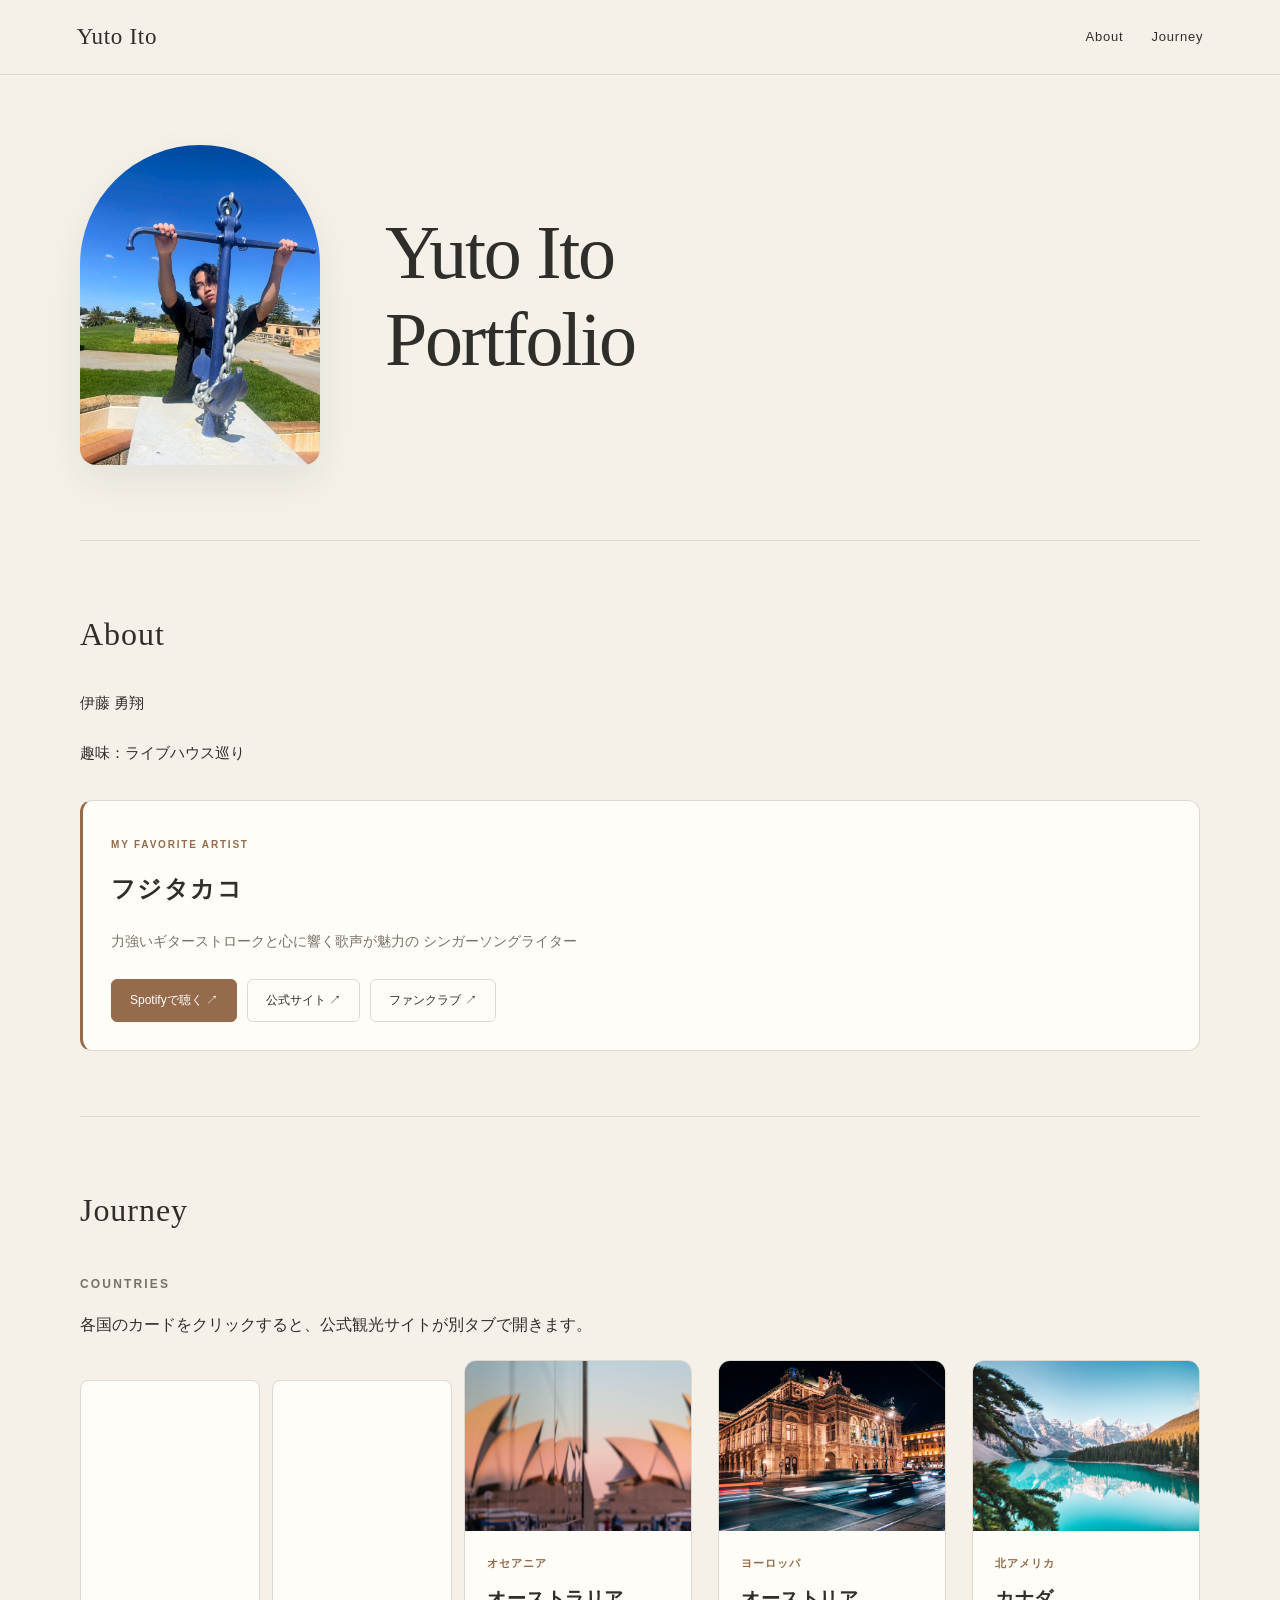
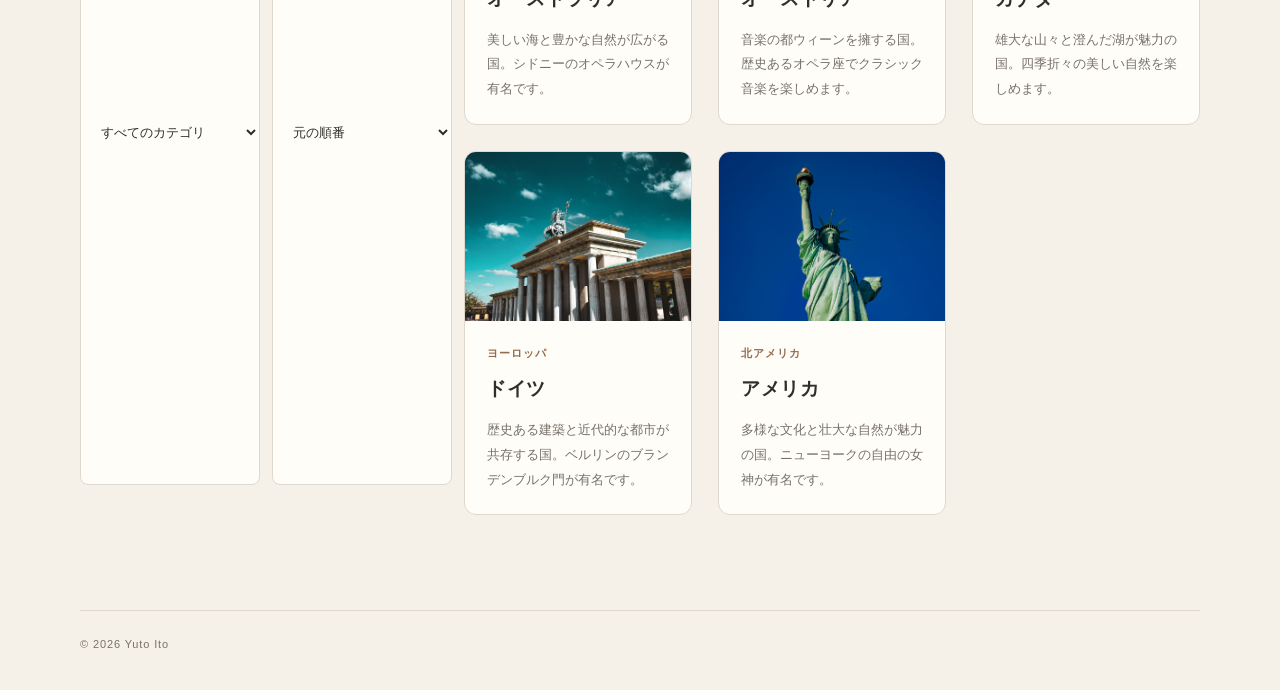
==== index copy.html @ a5b7b82e "Add files via upload" ====
<!DOCTYPE html>
<html long="ja">
    <head>
        <meta charset="UTF-8">
        <meta name="viewport" content="width=device-width, initial-scale=1.0">
        <title>Yuto Ito</title>
        <link rel="stylesheet" href="style.css">
    </head>
    <body>
        <header>
            <a href="#top">Yuto Ito</a>
            <nav>
                <a href="#about">About</a>
                <a href="#journey">Journey</a>
            </nav>
        </header>
    
        <main>
            <section id="top">
                <img src="media/20260925164111876652.jpg" width="200">
                <h1>
                    Yuto Ito<br>
                    Portfolio
                </h1>
                <p id="weather-icon"> </p>
            </section>
            <section id="about">
                <h3>About</h3>

                <p>
                    伊藤 勇翔<br>
                </p>

                <p>趣味：ライブハウス巡り</p>

                <div class="favorite-artist">
                    <span class="artist-label">MY FAVORITE ARTIST</span>
                    <h4>フジタカコ</h4>

                    <p class="artist-description">
                        力強いギターストロークと心に響く歌声が魅力の
                        シンガーソングライター
                    </p>

                    <div class="artist-links">
                        <a href="https://open.spotify.com/intl-ja/artist/7zickYqNm26rlWgRWS7wtg"
                        target="_blank" rel="noopener noreferrer">
                            Spotifyで聴く ↗
                        </a>

                        <a href="https://fujitakako.com/"
                        target="_blank" rel="noopener noreferrer">
                            公式サイト ↗
                        </a>

                        <a href="https://fujitakako.bitfan.id/"
                        target="_blank" rel="noopener noreferrer">
                            ファンクラブ ↗
                        </a>
                    </div>
                </div>
            </section>
            <section id="journey">
            <h3>Journey</h3>
            <section id="works" class="works">
                <h3>Countries</h3>

                <p class="external-note">
                        各国のカードをクリックすると、公式観光サイトが別タブで開きます。
                </p>
                <div class="works-controls">
                <div class="works-controls">
                    <select id="category">
                        <option value="all">すべてのカテゴリ</option>
                    </select>

                    <select id="sort">
                        <option value="default">元の順番</option>
                        <option value="title">名前順</option>
                    </select>
                </div>
                <div id="works-grid"></div>
            </section>
            </section>
        </main>
        <footer>
            <span>© 2026 Yuto Ito</span>
        </footer>
        <script src="works.js"></script>
    </body>
</html>
---- style.css ----
* {
    box-sizing: border-box;
}

html {
    scroll-behavior: smooth;
    scroll-padding-top: 100px;
}

body {
    --background: #f5f1e9;
    --surface: #fffdf8;
    --text: #302e2a;
    --muted: #777168;
    --accent: #956b4b;
    --border: #ded8ce;

    margin: 0;
    background-color: var(--background);
    color: var(--text);
    font-family: "Helvetica Neue", Arial, "Hiragino Kaku Gothic ProN",
        "Yu Gothic", Meiryo, sans-serif;
    line-height: 1.8;
    transition: background-color 0.6s ease, color 0.6s ease;
}

a {
    color: inherit;
    text-decoration: none;
}

header {
    display: flex;
    justify-content: space-between;
    align-items: center;
    position: fixed;
    top: 0;
    left: 0;
    z-index: 100;
    width: 100%;
    height: 75px;
    padding: 0 6%;
    background-color: var(--background);
    border-bottom: 1px solid var(--border);
    transition: background-color 0.6s ease;
}

header > a {
    font-family: Georgia, "Times New Roman", serif;
    font-size: 23px;
    letter-spacing: 0.03em;
}

nav {
    display: flex;
    gap: 28px;
}

nav a {
    font-size: 13px;
    letter-spacing: 0.06em;
    transition: color 0.2s ease;
}

nav a:hover {
    color: var(--accent);
}

main {
    max-width: 1200px;
    margin: 0 auto;
    padding: 0 40px;
}

section {
    padding: 65px 0;
}

h3 {
    margin: 0 0 24px;
    font-family: Georgia, "Times New Roman", serif;
    font-size: 32px;
    font-weight: normal;
    letter-spacing: 0.03em;
}

#top {
    display: grid;
    grid-template-columns: 240px 1fr;
    align-items: center;
    column-gap: 65px;
    padding-top: 145px;
    padding-bottom: 75px;
    min-height: 500px;
}

#top img {
    grid-row: 1 / 3;
    width: 240px;
    max-width: 100%;
    height: auto;
    display: block;
    border-radius: 120px 120px 16px 16px;
    box-shadow: 0 16px 40px rgba(30, 35, 40, 0.08);
}

#top h1 {
    align-self: end;
    margin: 0;
    font-family: Georgia, "Times New Roman", serif;
    font-size: clamp(42px, 6vw, 76px);
    font-weight: normal;
    line-height: 1.15;
    letter-spacing: -0.03em;
}

#weather-icon {
    align-self: start;
    margin: 18px 0 0;
    font-size: 38px;
    line-height: 1;
    color: var(--accent);
}

/* 自己紹介 */
#about {
    border-top: 1px solid var(--border);
    border-bottom: 1px solid var(--border);
}

#about p {
    margin: 0 0 20px;
    font-size: 15px;
    line-height: 2;
}

#about p:last-child {
    margin-bottom: 0;
    color: var(--muted);
}

/* 国の一覧 */
#journey {
    padding-top: 65px;
}

#works {
    padding: 10px 0 0;
}

#works > h3 {
    margin-bottom: 16px;
    font-family: inherit;
    font-size: 12px;
    font-weight: 600;
    letter-spacing: 0.18em;
    text-transform: uppercase;
    color: var(--muted);
}

.works-controls {
    display: flex;
    gap: 12px;
    margin-top: 20px;
    margin-bottom: 30px;
}

.works-controls select {
    min-width: 180px;
    max-width: 100%;
    padding: 12px 16px;
    border: 1px solid var(--border);
    border-radius: 8px;
    background-color: var(--surface);
    color: var(--text);
    font-family: inherit;
    font-size: 13px;
    cursor: pointer;
}

.works-controls select:focus-visible,
a:focus-visible {
    outline: 2px solid var(--accent);
    outline-offset: 4px;
}

#works-grid {
    display: grid;
    grid-template-columns: repeat(3, minmax(0, 1fr));
    gap: 26px;
}

.work-card {
    overflow: hidden;
    border: 1px solid var(--border);
    border-radius: 12px;
    background-color: var(--surface);
    transition: transform 0.25s ease, box-shadow 0.25s ease;
}

.work-card a {
    display: block;
    height: 100%;
}

.work-card img {
    display: block;
    width: 100%;
    aspect-ratio: 4 / 3;
    object-fit: cover;
    transition: transform 0.4s ease;
}

.work-info {
    padding: 22px;
}

.work-card h4 {
    margin: 8px 0 12px;
    font-size: 19px;
    font-weight: 600;
    letter-spacing: 0.03em;
}

.work-card p {
    margin: 0;
    font-size: 13px;
    line-height: 1.9;
    color: var(--muted);
}

.work-card .work-category {
    padding: 0;
    font-size: 11px;
    font-weight: 600;
    letter-spacing: 0.08em;
    color: var(--accent);
}

@media (hover: hover) {
    .work-card:hover {
        transform: translateY(-5px);
        box-shadow: 0 14px 30px rgba(30, 35, 40, 0.08);
    }

    .work-card:hover img {
        transform: scale(1.035);
    }
}

footer {
    max-width: 1120px;
    margin: 0 auto;
    padding: 24px 0 35px;
    border-top: 1px solid var(--border);
    font-size: 11px;
    letter-spacing: 0.08em;
    color: var(--muted);
}

body.weather-sunny {
    --background: #f5f1e9;
    --surface: #fffdf8;
    --text: #302e2a;
    --muted: #777168;
    --accent: #956b4b;
    --border: #ded8ce;
}

body.weather-cloudy {
    --background: #eceeef;
    --surface: #f8f9fa;
    --text: #30383c;
    --muted: #69757b;
    --accent: #596f65;
    --border: #d3dadd;
}

body.weather-rainy {
    --background: #e5ebf0;
    --surface: #f5f8fb;
    --text: #293b49;
    --muted: #607586;
    --accent: #4e708b;
    --border: #cbd6df;
}

@media screen and (max-width: 900px) {
    #works-grid {
        grid-template-columns: repeat(2, minmax(0, 1fr));
    }

    #top {
        column-gap: 35px;
    }

    footer {
        margin: 0 40px;
    }
}

@media screen and (max-width: 600px) {
    header {
        height: 65px;
        padding: 0 24px;
    }

    header > a {
        font-size: 20px;
    }

    nav {
        gap: 18px;
    }

    main {
        padding: 0 24px;
    }

    section {
        padding: 45px 0;
    }

    #top {
        grid-template-columns: 1fr;
        gap: 0;
        min-height: auto;
        padding-top: 105px;
        padding-bottom: 45px;
    }

    #top img {
        grid-row: auto;
        width: 180px;
        margin-bottom: 28px;
    }

    #top h1 {
        font-size: 48px;
    }

    #weather-icon {
        margin-top: 20px;
        font-size: 32px;
    }

    h3 {
        font-size: 28px;
    }

    #journey {
        padding-top: 45px;
    }

    #works-grid {
        grid-template-columns: 1fr;
        gap: 24px;
    }

    .works-controls {
        flex-direction: column;
    }

    .works-controls select {
        width: 100%;
    }

    footer {
        margin: 0 24px;
    }
}
@media (prefers-reduced-motion: reduce) {
    html {
        scroll-behavior: auto;
    }

    *,
    *::before,
    *::after {
        transition: none !important;
    }
}
.favorite-artist {
    margin-top: 32px;
    padding: 28px;
    border: 1px solid var(--border);
    border-left: 3px solid var(--accent);
    border-radius: 12px;
    background-color: var(--surface);
}

.artist-label {
    font-size: 10px;
    font-weight: 600;
    letter-spacing: 0.18em;
    color: var(--accent);
}

.favorite-artist h4 {
    margin: 10px 0 16px;
    font-size: 24px;
    font-weight: 600;
    letter-spacing: 0.06em;
}

#about .artist-description {
    max-width: 650px;
    margin: 0;
    font-size: 14px;
    line-height: 2;
    color: var(--muted);
}

.artist-links {
    display: flex;
    flex-wrap: wrap;
    gap: 10px;
    margin-top: 24px;
}

.artist-links a {
    display: inline-flex;
    align-items: center;
    justify-content: center;
    padding: 10px 18px;
    border: 1px solid var(--border);
    border-radius: 6px;
    font-size: 12px;
    transition: background-color 0.2s ease, color 0.2s ease;
}

.artist-links a:first-child {
    background-color: var(--accent);
    border-color: var(--accent);
    color: #fff;
}

@media (hover: hover) {
    .artist-links a:hover {
        background-color: var(--text);
        border-color: var(--text);
        color: var(--surface);
    }
}

@media screen and (max-width: 600px) {
    .favorite-artist {
        padding: 22px;
    }

    .artist-links {
        flex-direction: column;
    }
}
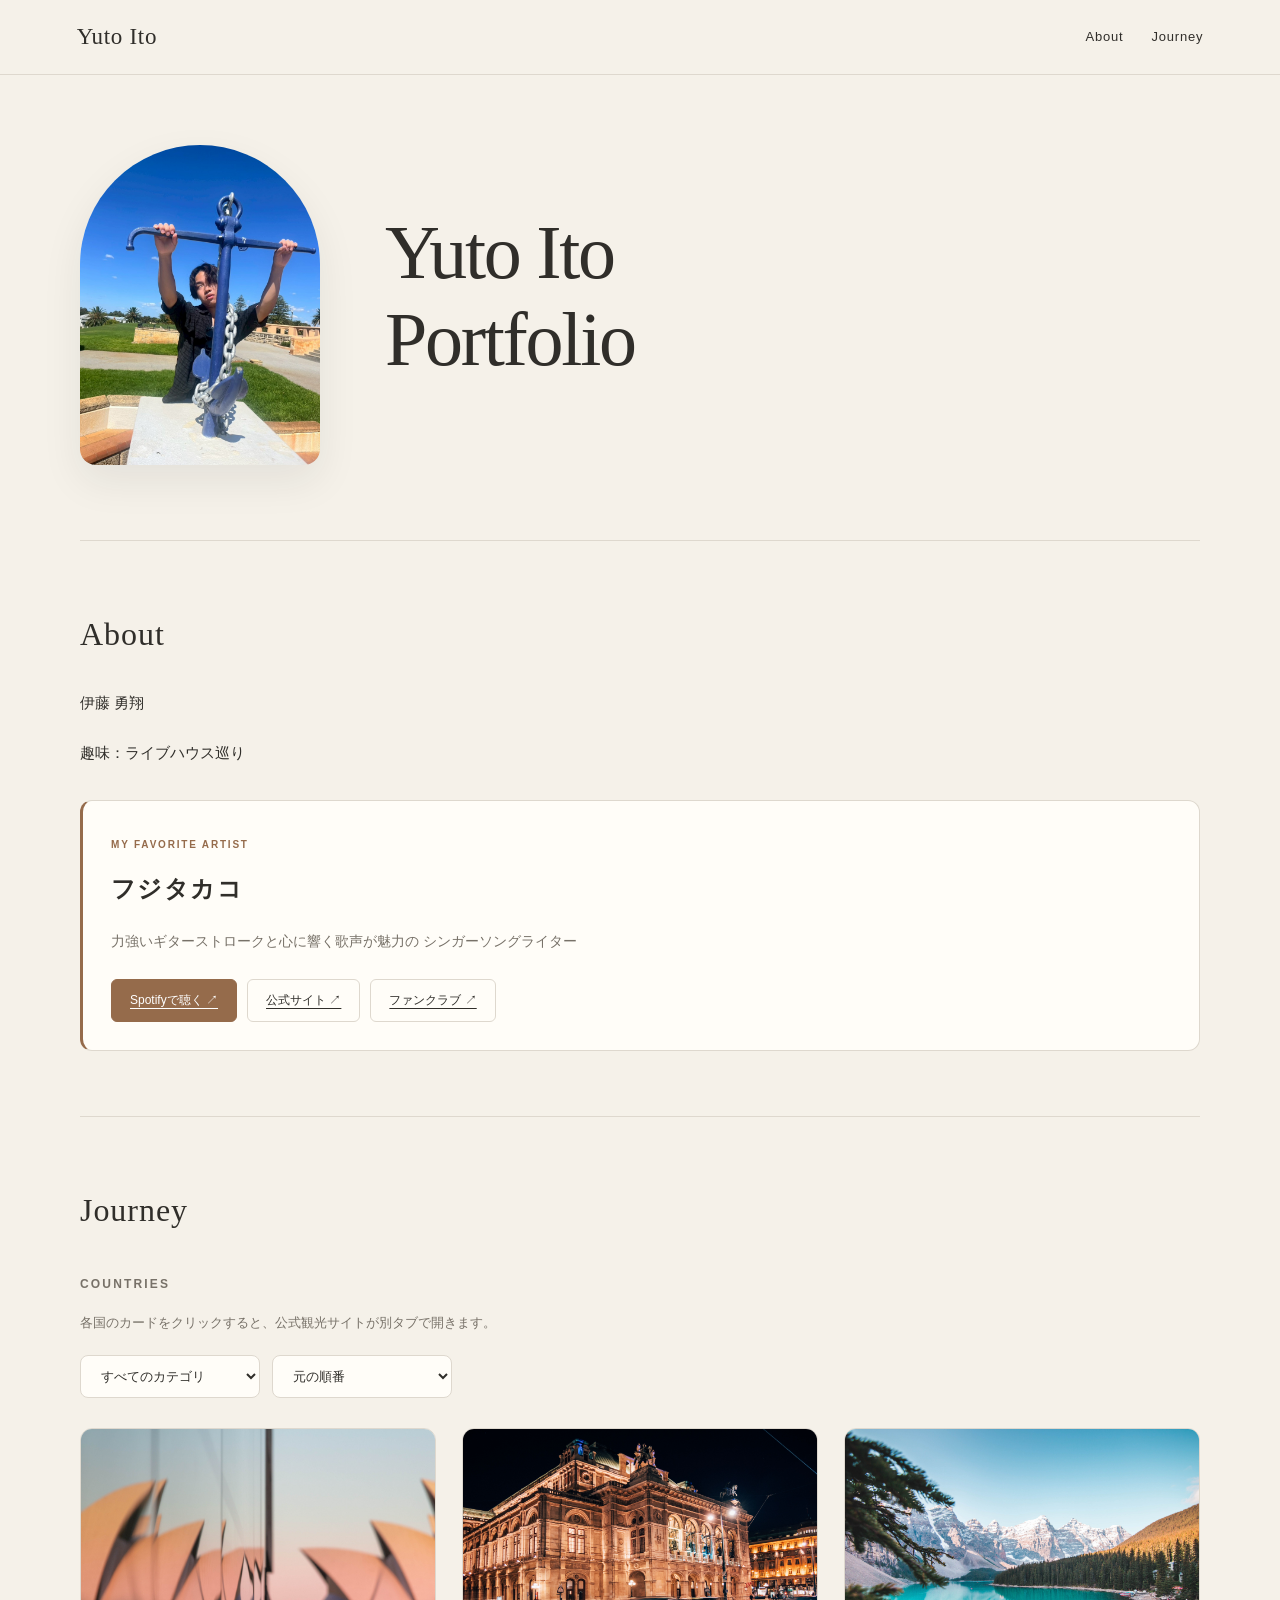
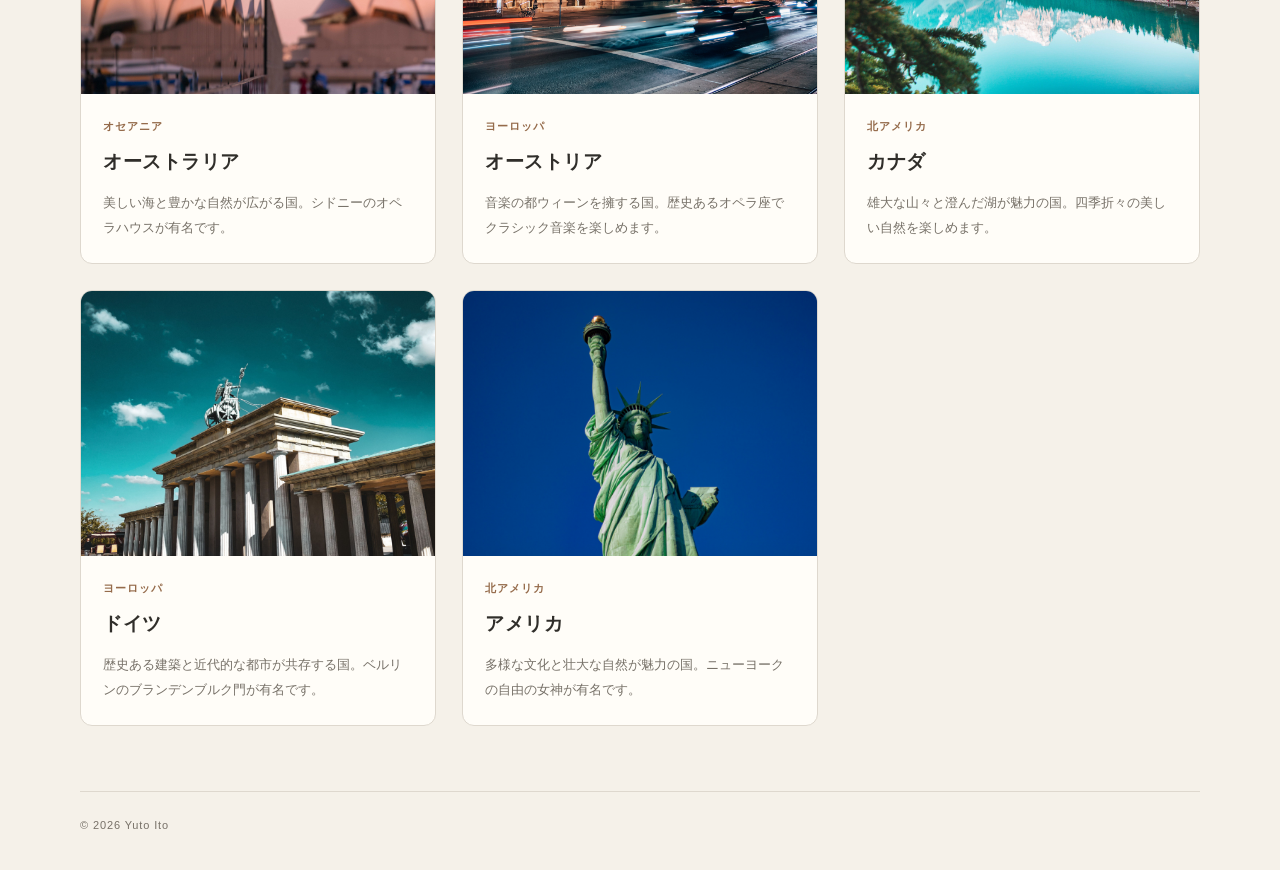
==== commit f691b4f7: "Add files via upload" ====
--- a/index copy.html
+++ b/index copy.html
@@ -1,91 +1,105 @@
 <!DOCTYPE html>
-<html long="ja">
-    <head>
-        <meta charset="UTF-8">
-        <meta name="viewport" content="width=device-width, initial-scale=1.0">
-        <title>Yuto Ito</title>
-        <link rel="stylesheet" href="style.css">
-    </head>
-    <body>
-        <header>
-            <a href="#top">Yuto Ito</a>
-            <nav>
-                <a href="#about">About</a>
-                <a href="#journey">Journey</a>
-            </nav>
-        </header>
-    
-        <main>
-            <section id="top">
-                <img src="media/20260925164111876652.jpg" width="200">
-                <h1>
-                    Yuto Ito<br>
-                    Portfolio
-                </h1>
-                <p id="weather-icon"> </p>
-            </section>
-            <section id="about">
-                <h3>About</h3>
+<html lang="ja">
+<head>
+    <meta charset="UTF-8">
+    <meta name="viewport" content="width=device-width, initial-scale=1.0">
+    <title>Yuto Ito</title>
+    <link rel="stylesheet" href="style.css">
+</head>
 
-                <p>
-                    伊藤 勇翔<br>
-                </p>
+<body>
+    <header>
+        <a href="#top">Yuto Ito</a>
 
-                <p>趣味：ライブハウス巡り</p>
+        <nav>
+            <a href="#about">About</a>
+            <a href="#journey">Journey</a>
+        </nav>
+    </header>
 
-                <div class="favorite-artist">
-                    <span class="artist-label">MY FAVORITE ARTIST</span>
-                    <h4>フジタカコ</h4>
+    <main>
+        <section id="top">
+            <img
+                src="media/20260925164111876652.jpg"
+                alt="伊藤勇翔のプロフィール写真"
+                width="200"
+            >
 
-                    <p class="artist-description">
-                        力強いギターストロークと心に響く歌声が魅力の
-                        シンガーソングライター
-                    </p>
+            <h1>
+                Yuto Ito<br>
+                Portfolio
+            </h1>
 
-                    <div class="artist-links">
-                        <a href="https://open.spotify.com/intl-ja/artist/7zickYqNm26rlWgRWS7wtg"
-                        target="_blank" rel="noopener noreferrer">
-                            Spotifyで聴く ↗
-                        </a>
+            <p id="weather-icon"></p>
+        </section>
 
-                        <a href="https://fujitakako.com/"
-                        target="_blank" rel="noopener noreferrer">
-                            公式サイト ↗
-                        </a>
+        <section id="about">
+    <h3>About</h3>
 
-                        <a href="https://fujitakako.bitfan.id/"
-                        target="_blank" rel="noopener noreferrer">
-                            ファンクラブ ↗
-                        </a>
-                    </div>
-                </div>
-            </section>
-            <section id="journey">
+    <p>
+        伊藤 勇翔<br>
+    </p>
+
+    <p>趣味：ライブハウス巡り</p>
+
+    <div class="favorite-artist">
+        <span class="artist-label">MY FAVORITE ARTIST</span>
+        <h4>フジタカコ</h4>
+
+        <p class="artist-description">
+            力強いギターストロークと心に響く歌声が魅力の
+            シンガーソングライター
+        </p>
+
+        <div class="artist-links">
+            <a href="https://open.spotify.com/intl-ja/artist/7zickYqNm26rlWgRWS7wtg"
+               target="_blank" rel="noopener noreferrer">
+                Spotifyで聴く ↗
+            </a>
+
+            <a href="https://fujitakako.com/"
+               target="_blank" rel="noopener noreferrer">
+                公式サイト ↗
+            </a>
+
+            <a href="https://fujitakako.bitfan.id/"
+               target="_blank" rel="noopener noreferrer">
+                ファンクラブ ↗
+            </a>
+        </div>
+    </div>
+</section>
+
+        <section id="journey">
             <h3>Journey</h3>
+
             <section id="works" class="works">
                 <h3>Countries</h3>
 
                 <p class="external-note">
-                        各国のカードをクリックすると、公式観光サイトが別タブで開きます。
+                    各国のカードをクリックすると、公式観光サイトが別タブで開きます。
                 </p>
+
                 <div class="works-controls">
-                <div class="works-controls">
-                    <select id="category">
+                    <select id="category" aria-label="カテゴリ">
                         <option value="all">すべてのカテゴリ</option>
                     </select>
 
-                    <select id="sort">
+                    <select id="sort" aria-label="並び替え">
                         <option value="default">元の順番</option>
                         <option value="title">名前順</option>
                     </select>
                 </div>
+
                 <div id="works-grid"></div>
             </section>
-            </section>
-        </main>
-        <footer>
-            <span>© 2026 Yuto Ito</span>
-        </footer>
-        <script src="works.js"></script>
-    </body>
+        </section>
+    </main>
+
+    <footer>
+        <span>© 2026 Yuto Ito</span>
+    </footer>
+
+    <script src="works.js"></script>
+</body>
 </html>
--- a/style.css
+++ b/style.css
@@ -122,7 +122,6 @@
     color: var(--accent);
 }
 
-/* 自己紹介 */
 #about {
     border-top: 1px solid var(--border);
     border-bottom: 1px solid var(--border);
@@ -139,7 +138,40 @@
     color: var(--muted);
 }
 
-/* 国の一覧 */
+.favorite-artist {
+    margin-top: 28px;
+}
+
+.favorite-artist h4 {
+    margin: 0 0 10px;
+    font-size: 16px;
+    font-weight: 600;
+}
+
+#about .artist-description {
+    margin: 0;
+    font-size: 14px;
+    line-height: 2;
+    color: var(--muted);
+}
+
+.artist-links {
+    display: flex;
+    flex-wrap: wrap;
+    gap: 12px 24px;
+    margin-top: 14px;
+}
+
+.artist-links a {
+    font-size: 13px;
+    text-decoration: underline;
+    text-underline-offset: 4px;
+}
+
+.artist-links a:hover {
+    color: var(--accent);
+}
+
 #journey {
     padding-top: 65px;
 }
@@ -158,8 +190,15 @@
     color: var(--muted);
 }
 
+.external-note {
+    font-size: 13px;
+    color: var(--muted);
+}
+
 .works-controls {
     display: flex;
+    flex-wrap: wrap;
+    align-items: center;
     gap: 12px;
     margin-top: 20px;
     margin-bottom: 30px;
@@ -359,9 +398,11 @@
 
     .works-controls {
         flex-direction: column;
+        align-items: stretch;
     }
 
     .works-controls select {
+        min-width: 0;
         width: 100%;
     }
 
@@ -369,6 +410,7 @@
         margin: 0 24px;
     }
 }
+
 @media (prefers-reduced-motion: reduce) {
     html {
         scroll-behavior: auto;
@@ -380,6 +422,7 @@
         transition: none !important;
     }
 }
+/* 好きなアーティスト */
 .favorite-artist {
     margin-top: 32px;
     padding: 28px;
